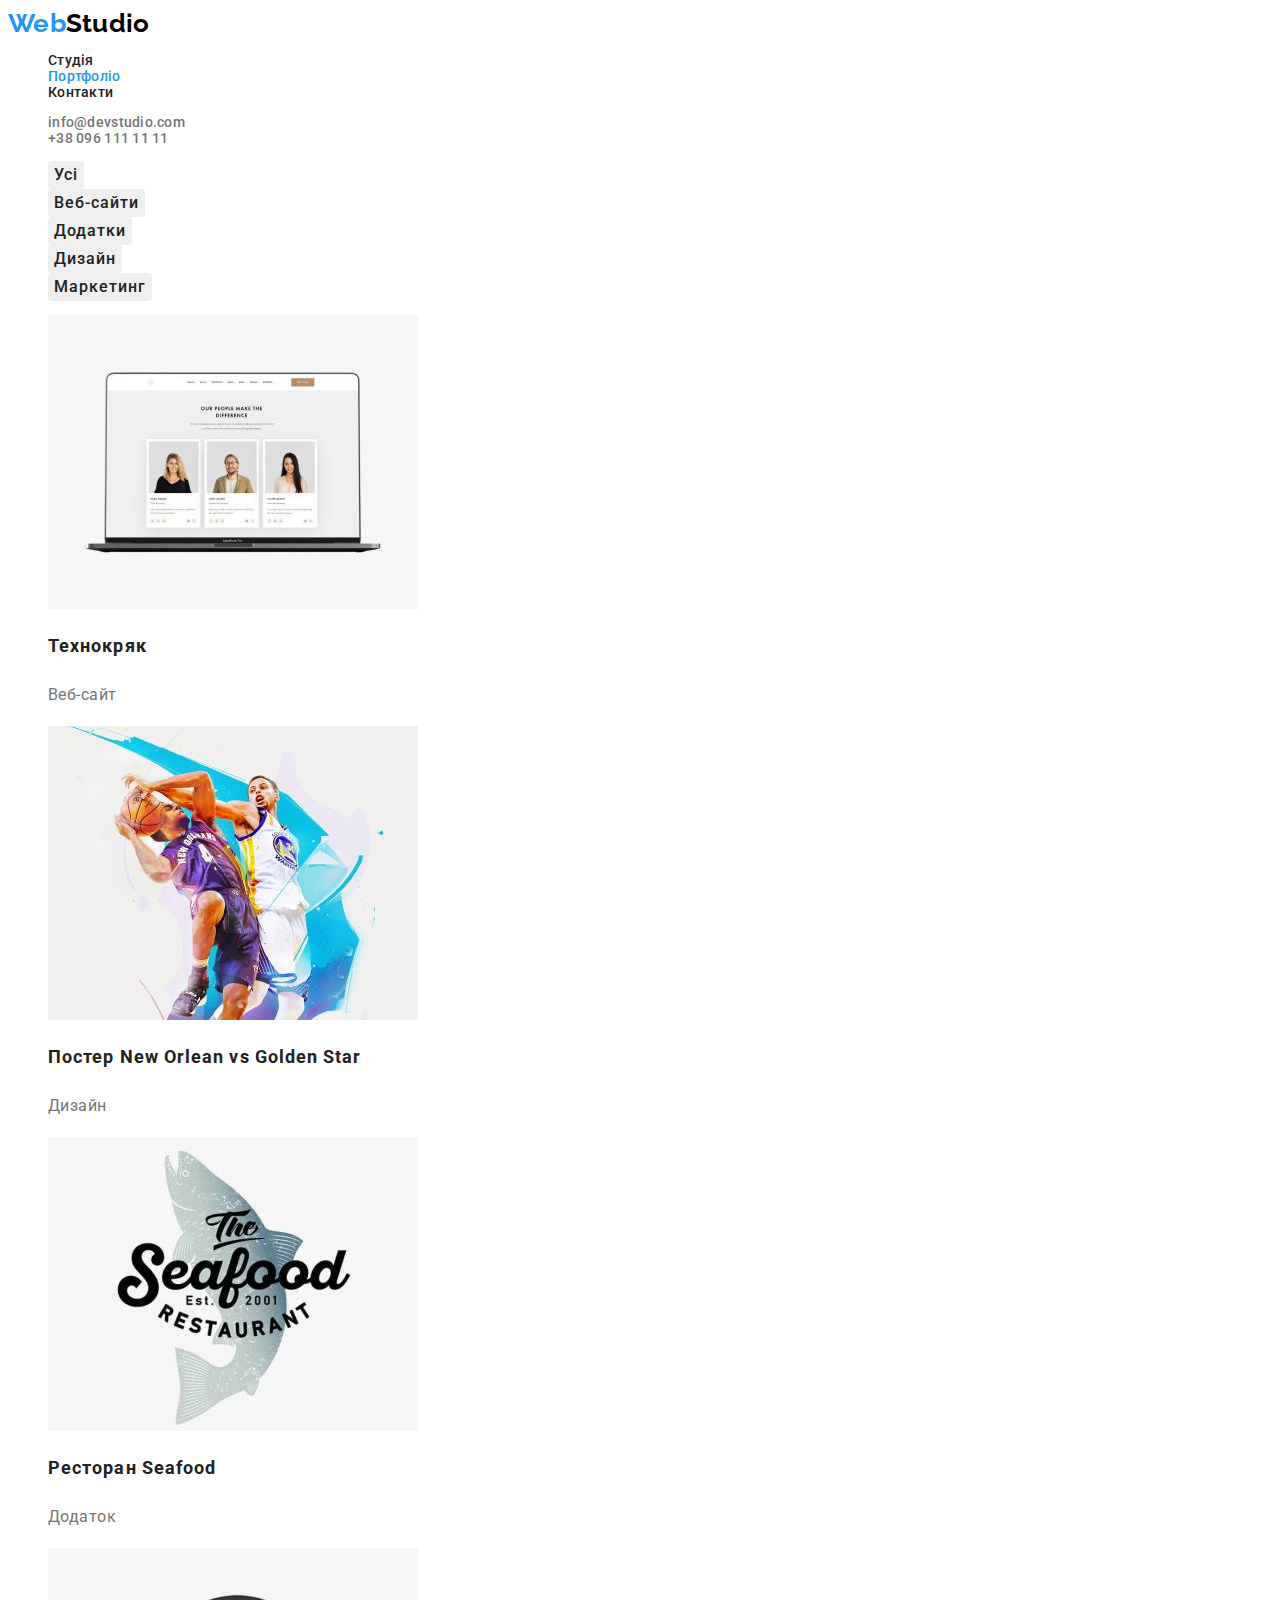
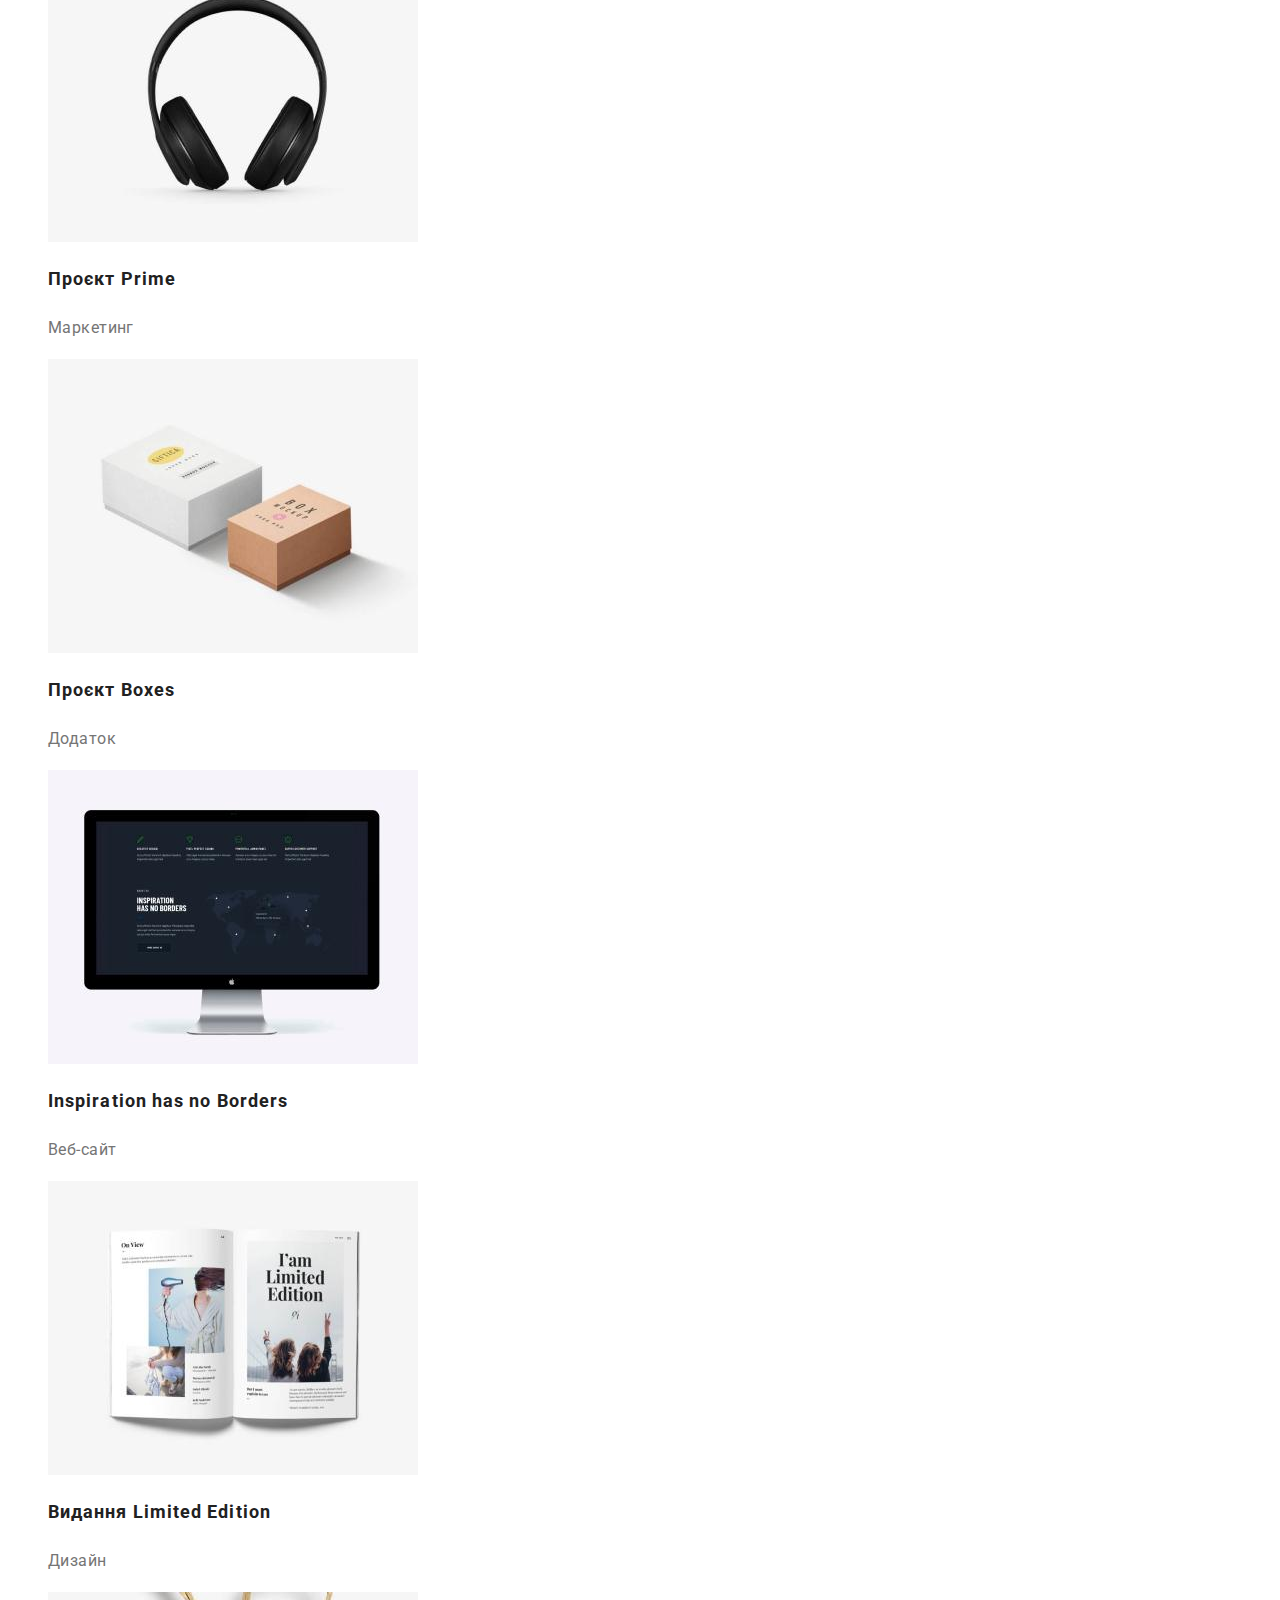
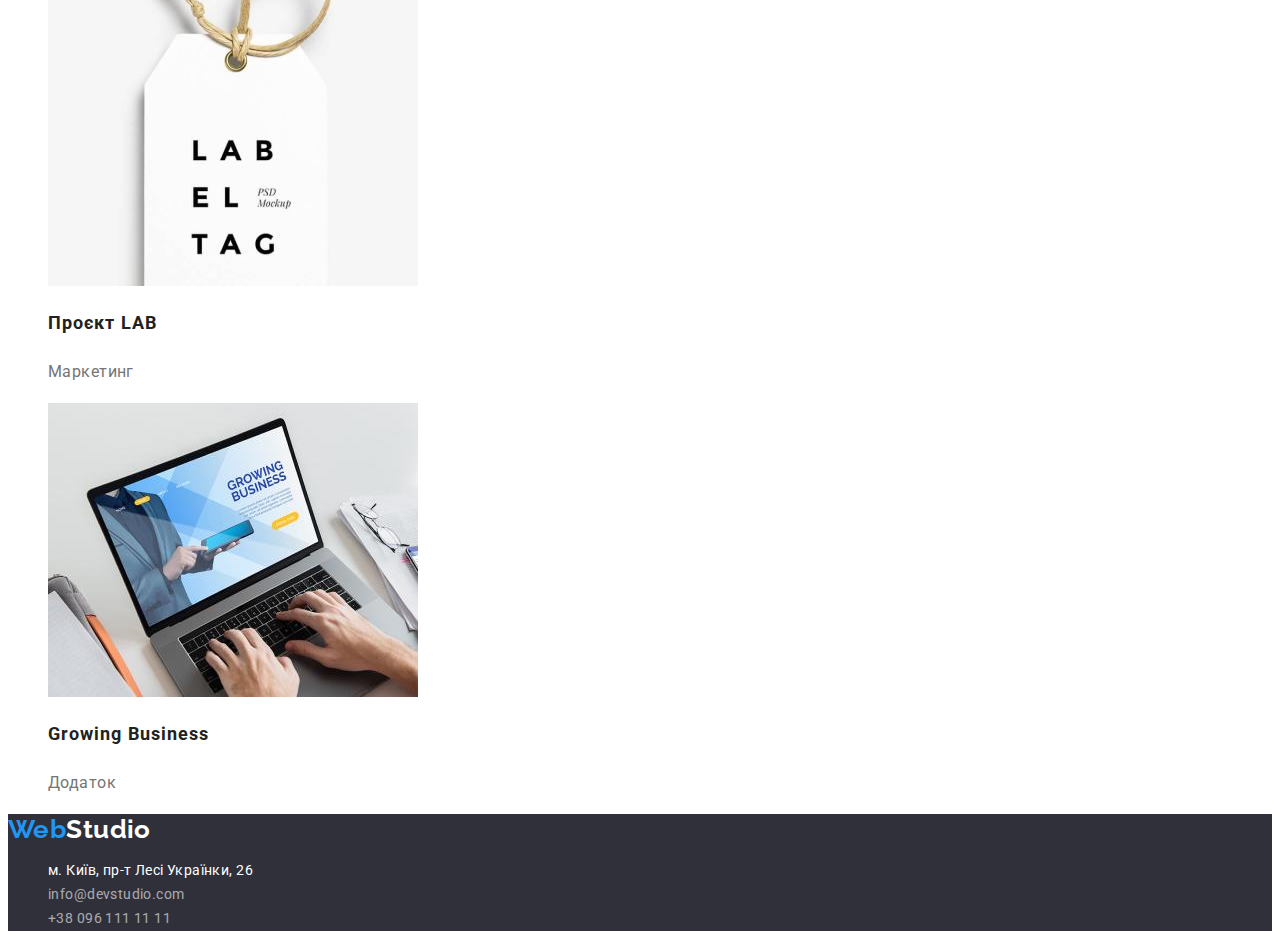
==== portfolio.html @ 70ae62ed "1 start" ====
<!DOCTYPE html>
<html lang="uk">
  <head>
    <meta charset="UTF-8" />
    <meta http-equiv="X-UA-Compatible" content="IE=edge" />
    <meta name="viewport" content="width=device-width, initial-scale=1.0" />
    <title>Портфоліо</title>
    <link rel="preconnect" href="https://fonts.googleapis.com" />
    <link rel="preconnect" href="https://fonts.gstatic.com" crossorigin />
    <link
      href="https://fonts.googleapis.com/css2?family=Montserrat:wght@400;700&family=Raleway:wght@700&family=Roboto:wght@400;500;700;900&display=swap"
      rel="stylesheet"
    />
    <link rel="stylesheet" href="./css/styles.css" />
  </head>
  <body>
    <header class="page-header">
      <nav>
        <a class="logo" href="devstudio.com"
          >Web<span class="logo-header">Studio</span></a
        >
        <ul class="site-nav list">
          <li><a href="./index.html" class="link">Студія</a></li>
          <li><a href="./portfolio.html" class="link current">Портфоліо</a></li>
          <li><a href="" class="link">Контакти</a></li>
        </ul>
      </nav>
      <ul class="contact">
        <li>
          <a href="info@devstudio.com" class="link">info@devstudio.com</a>
        </li>
        <li><a href="+380961111111" class="link">+38 096 111 11 11</a></li>
      </ul>
    </header>
    <main>
      <section>
        <h1 class="visually-hidden">Наше портфоліо</h1>
        <ul class="button-list">
          <li><button type="button" class="link">Усі</button></li>
          <li><button type="button" class="link">Веб-сайти</button></li>
          <li><button type="button" class="link">Додатки</button></li>
          <li><button type="button" class="link">Дизайн</button></li>
          <li><button type="button" class="link">Маркетинг</button></li>
        </ul>
        <ul class="portfolio">
          <li>
            <img
              src="./images/portfolio1.jpg"
              alt="site"
              width="370"
              height="294"
            />
            <h2 class="title">Технокряк</h2>
            <p class="text">Веб-сайт</p>
          </li>
          <li>
            <img
              src="./images/portfolio2.jpg"
              alt="poster"
              width="370"
              height="294"
            />
            <h2 class="title">Постер New Orlean vs Golden Star</h2>
            <p class="text">Дизайн</p>
          </li>
          <li>
            <img
              src="./images/portfolio3.jpg"
              alt="restaurant"
              width="370"
              height="294"
            />
            <h2 class="title">Ресторан Seafood</h2>
            <p class="text">Додаток</p>
          </li>
          <li>
            <img
              src="./images/portfolio4.jpg"
              alt="headphones"
              width="370"
              height="294"
            />
            <h2 class="title">Проєкт Prime</h2>
            <p class="text">Маркетинг</p>
          </li>
          <li>
            <img
              src="./images/portfolio5.jpg"
              alt="box"
              width="370"
              height="294"
            />
            <h2 class="title">Проєкт Boxes</h2>
            <p class="text">Додаток</p>
          </li>
          <li>
            <img
              src="./images/portfolio6.jpg"
              alt="monitor"
              width="370"
              height="294"
            />
            <h2 class="title">Inspiration has no Borders</h2>
            <p class="text">Веб-сайт</p>
          </li>

          <li>
            <img
              src="./images/portfolio7.jpg"
              alt="edition"
              width="370"
              height="294"
            />
            <h2 class="title">Видання Limited Edition</h2>
            <p class="text">Дизайн</p>
          </li>
          <li>
            <img
              src="./images/portfolio8.jpg"
              alt="label"
              width="370"
              height="294"
            />
            <h2 class="title">Проєкт LAB</h2>
            <p class="text">Маркетинг</p>
          </li>
          <li>
            <img
              src="./images/portfolio9.jpg"
              alt="notebook"
              width="370"
              height="294"
            />
            <h2 class="title">Growing Business</h2>
            <p class="text">Додаток</p>
          </li>
        </ul>
      </section>
    </main>
    <footer class="footer">
      <a class="logo" href="devstudio.com"
        >Web<span class="logo-footer">Studio</span></a
      >
      <address>
        <ul class="address-list">
          <li>
            <a
              href="https://goo.gl/maps/rNQfEwWJEV11JPKn7"
              class="address-map"
              target="_blank"
              rel="noopener noreferrer nofollow"
            >
              м. Київ, пр-т Лесі Українки, 26</a
            >
          </li>
          <li>
            <a href="info@devstudio.com" class="link">info@devstudio.com</a>
          </li>
          <li><a href="+380961111111" class="link">+38 096 111 11 11</a></li>
        </ul>
      </address>
    </footer>
  </body>
</html>
---- css/styles.css ----
:root {
  --primary-text-color: #757575;
  --title-text-color: #212121;
  --accent-text-color: #ffffff;
  --additional-text-color: #2196f3;
  --logo-text-color: #000000;
  --hero-fon-color: #2f303a;
  --additional-fon-color: #f5f4fa;
  --footer-text-color: rgba(255, 255, 255, 0.6);
  --hero-button-active: #188CE8;
}

body {
  font-family: "Roboto", sans-serif;
  font-size: 14px;
  line-height: 1.14;
  letter-spacing: 0.03em;
  background: var(--accent-text-color);
  color: var(--primary-text-color);
}

ul {
  list-style: none;
}

a {
  text-decoration: none;
}

/* header */
.page-header {
  letter-spacing: 0.02em;
  text-transform: none;
}

/* logo */
.logo {
  font-family: "Raleway";
  font-size: 26px;
  line-height: 1.19;
  color: var(--additional-text-color);
}
.logo-header {
  color: var(--logo-text-color);
}

/* site-nav */
.page-header {
  font-weight: 500;
  letter-spacing: 0.02em;
}

.site-nav .link {
  color: var(--title-text-color);
}

.site-nav .link:hover,
.site-nav .link:focus {
  color: var(--additional-text-color);
}

.site-nav .current {
  color: var(--additional-text-color);
}

/* contacts */
.contact .link {
  color: var(--primary-text-color);
}

.contact .link:hover,
.contact .link:focus {
  color: var(--additional-text-color);
}

/* main */
.hero {
  background-color: var(--hero-fon-color);
  text-align: center;
  text-transform: uppercase;
}

.hero-text {
  color: var(--accent-text-color);
  font-weight: 900;
  font-size: 44px;
  line-height: 1.36;
  letter-spacing: 0.06em;
}

.hero-button {
  font-family: inherit;
  font-size: 16px;
  line-height: 1.88;
  letter-spacing: 0.06em;
  color: var(--accent-text-color);
  background: var(--additional-text-color);
  box-shadow: 0px 4px 4px rgba(0, 0, 0, 0.15);
  border-radius: 4px;
  border: none;
  cursor: pointer;
}

.hero-button:hover,
.hero-button:focus {
    background-color: var(--hero-button-active);

}


/* features */
.feature-list {
  line-height: 1.71;
  text-transform: none;
}

h2,
h3 {
  color: var(--title-text-color);
}

.feature-list .title {
  font-weight: 700;
  text-transform: uppercase;
}

.section-title {
  font-weight: 700;
  font-size: 36px;
  line-height: 1.17;
  text-align: center;
}

/* team */
.section-team {
  background: var(--additional-fon-color);
  text-transform: none;
  font-size: 16px;
  line-height: 1.19;
}

.team-list .title {
  font-weight: 500;
  font-size: 16px;
}

.team-list .item {
  background: var(--accent-text-color);
  text-align: center;
}

/* footer */
.footer {
  background-color: var(--hero-fon-color);
  text-transform: none;
}

.logo-footer {
  color: var(--accent-text-color);
}
.logo,
.logo-footer {
  font-weight: 700;
  font-size: 26px;
  line-height: 1.19;
}

.address-list {
  font-style: normal;
  line-height: 1.71;
}

.footer .address-map {
  color: var(--accent-text-color);
}

.footer .address-map:hover,
.footer .address-map:focus {
    color: var(--additional-text-color);
}

.footer .link {
  color: var(--footer-text-color);
}

.footer .link:hover,
.footer .link:focus {
  color: var(--additional-text-color);
}

/* portfolio */
.visually-hidden {
  position: absolute;
  white-space: nowrap;
  width: 1px;
  height: 1px;
  overflow: hidden;
  border: 0;
  padding: 0;
  clip: rect(0 0 0 0);
  clip-path: inset(50%);
  margin: -1px;
}

.button-list .link {
  font-family: inherit;
  font-size: 16px;
  font-weight: 500;
  line-height: 1.63;
  letter-spacing: 0.06em;
  color: var(--title-text-color);
  border-radius: 4px;
  border: none;
  cursor: pointer;
}

.button-list .link:hover,
.button-list .link:focus {
  background: var(--additional-text-color);
  color: var(--accent-text-color);
  box-shadow: 0px 3px 1px rgba(0, 0, 0, 0.1), 0px 1px 2px rgba(0, 0, 0, 0.08),
    0px 2px 2px rgba(0, 0, 0, 0.12);
}

.portfolio .title {
  font-weight: 700;
  font-size: 18px;
  line-height: 2;
  letter-spacing: 0.06em;
}

.portfolio .text {
  font-size: 16px;
  line-height: 1.88;
}
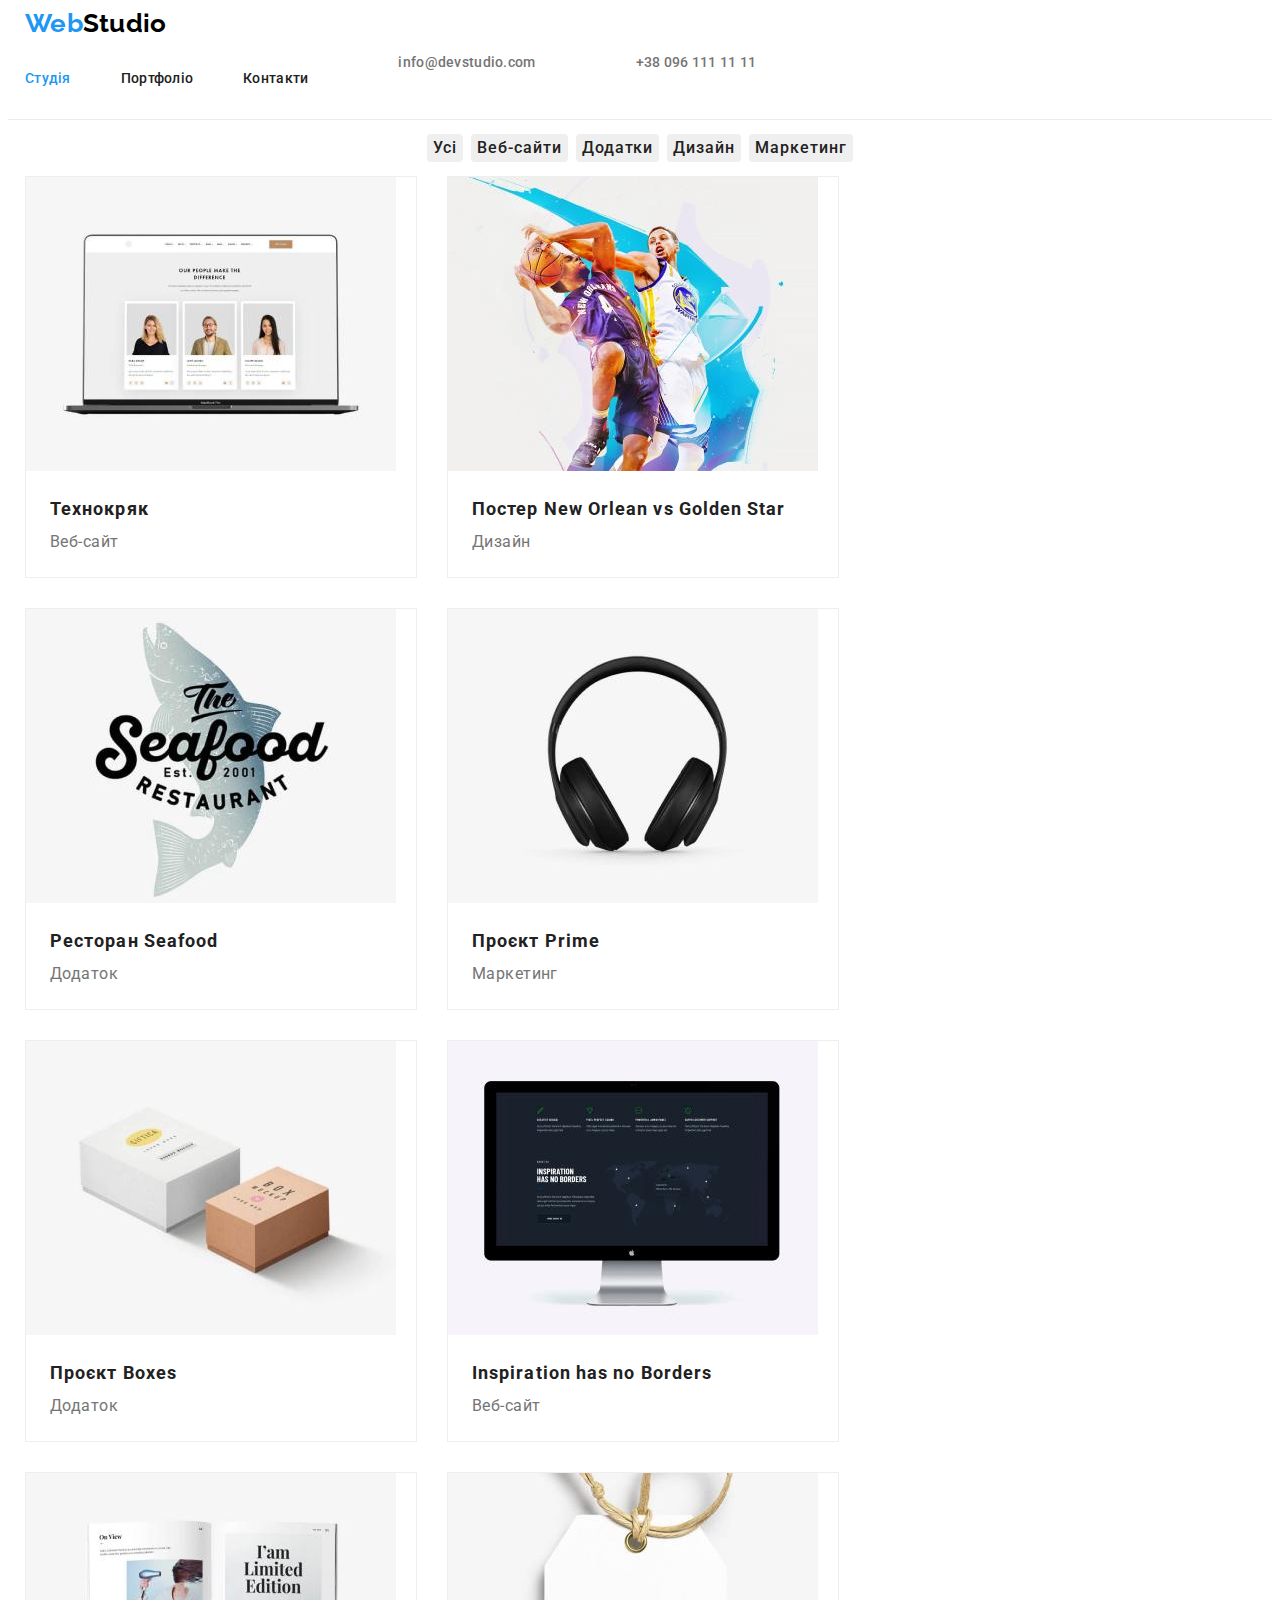
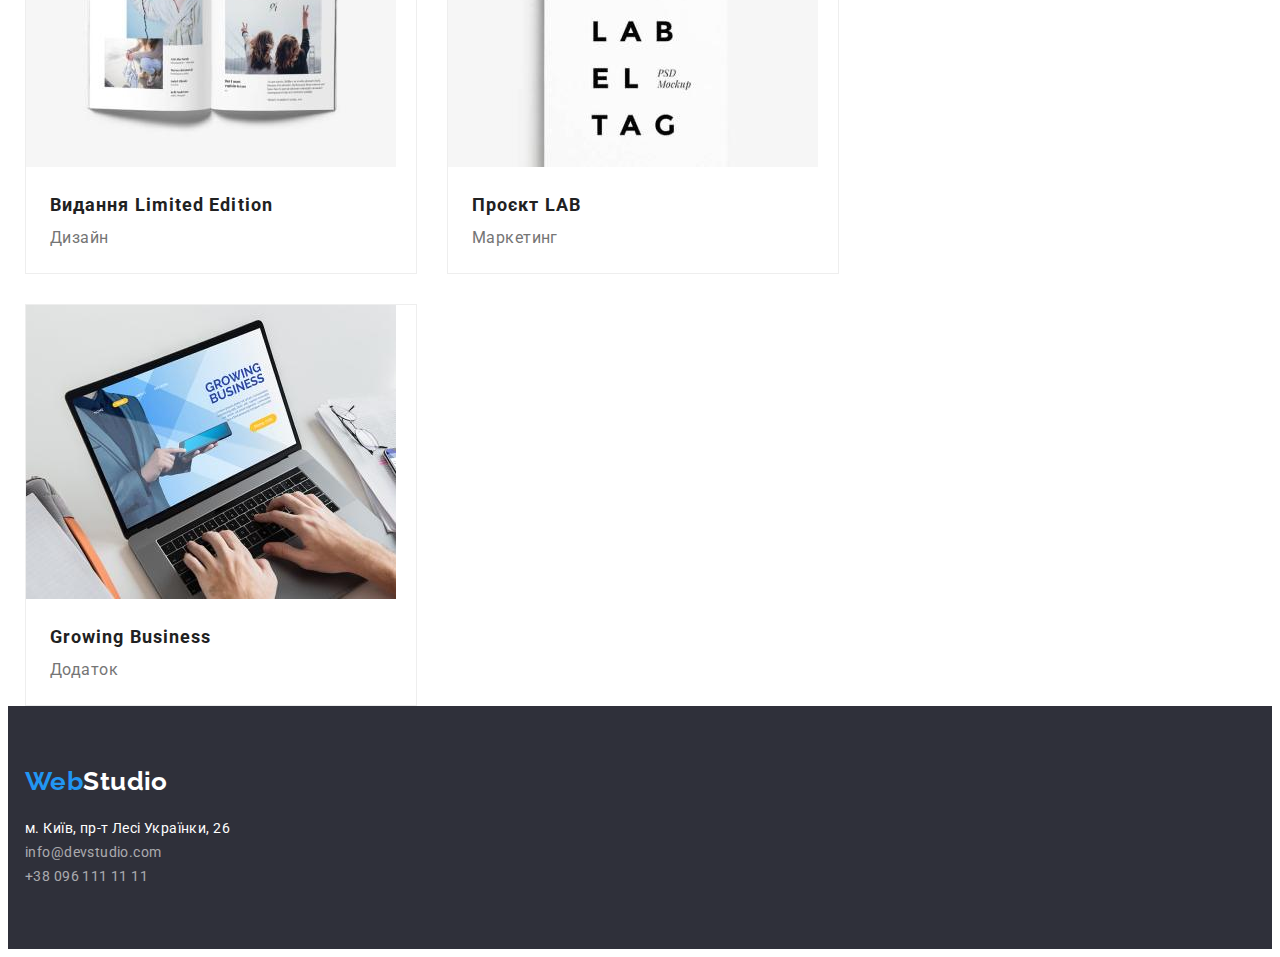
==== commit a8b7c1cf: "3 css DZ" ====
--- a/portfolio.html
+++ b/portfolio.html
@@ -15,150 +15,177 @@
   </head>
   <body>
     <header class="page-header">
-      <nav>
-        <a class="logo" href="devstudio.com"
-          >Web<span class="logo-header">Studio</span></a
-        >
-        <ul class="site-nav list">
-          <li><a href="./index.html" class="link">Студія</a></li>
-          <li><a href="./portfolio.html" class="link current">Портфоліо</a></li>
-          <li><a href="" class="link">Контакти</a></li>
-        </ul>
-      </nav>
-      <ul class="contact">
-        <li>
-          <a href="info@devstudio.com" class="link">info@devstudio.com</a>
-        </li>
-        <li><a href="+380961111111" class="link">+38 096 111 11 11</a></li>
-      </ul>
-    </header>
-    <main>
-      <section>
-        <h1 class="visually-hidden">Наше портфоліо</h1>
-        <ul class="button-list">
-          <li><button type="button" class="link">Усі</button></li>
-          <li><button type="button" class="link">Веб-сайти</button></li>
-          <li><button type="button" class="link">Додатки</button></li>
-          <li><button type="button" class="link">Дизайн</button></li>
-          <li><button type="button" class="link">Маркетинг</button></li>
-        </ul>
-        <ul class="portfolio">
-          <li>
-            <img
-              src="./images/portfolio1.jpg"
-              alt="site"
-              width="370"
-              height="294"
-            />
-            <h2 class="title">Технокряк</h2>
-            <p class="text">Веб-сайт</p>
-          </li>
-          <li>
-            <img
-              src="./images/portfolio2.jpg"
-              alt="poster"
-              width="370"
-              height="294"
-            />
-            <h2 class="title">Постер New Orlean vs Golden Star</h2>
-            <p class="text">Дизайн</p>
-          </li>
-          <li>
-            <img
-              src="./images/portfolio3.jpg"
-              alt="restaurant"
-              width="370"
-              height="294"
-            />
-            <h2 class="title">Ресторан Seafood</h2>
-            <p class="text">Додаток</p>
-          </li>
-          <li>
-            <img
-              src="./images/portfolio4.jpg"
-              alt="headphones"
-              width="370"
-              height="294"
-            />
-            <h2 class="title">Проєкт Prime</h2>
-            <p class="text">Маркетинг</p>
-          </li>
-          <li>
-            <img
-              src="./images/portfolio5.jpg"
-              alt="box"
-              width="370"
-              height="294"
-            />
-            <h2 class="title">Проєкт Boxes</h2>
-            <p class="text">Додаток</p>
-          </li>
-          <li>
-            <img
-              src="./images/portfolio6.jpg"
-              alt="monitor"
-              width="370"
-              height="294"
-            />
-            <h2 class="title">Inspiration has no Borders</h2>
-            <p class="text">Веб-сайт</p>
-          </li>
-
-          <li>
-            <img
-              src="./images/portfolio7.jpg"
-              alt="edition"
-              width="370"
-              height="294"
-            />
-            <h2 class="title">Видання Limited Edition</h2>
-            <p class="text">Дизайн</p>
-          </li>
-          <li>
-            <img
-              src="./images/portfolio8.jpg"
-              alt="label"
-              width="370"
-              height="294"
-            />
-            <h2 class="title">Проєкт LAB</h2>
-            <p class="text">Маркетинг</p>
-          </li>
-          <li>
-            <img
-              src="./images/portfolio9.jpg"
-              alt="notebook"
-              width="370"
-              height="294"
-            />
-            <h2 class="title">Growing Business</h2>
-            <p class="text">Додаток</p>
-          </li>
-        </ul>
-      </section>
-    </main>
-    <footer class="footer">
-      <a class="logo" href="devstudio.com"
-        >Web<span class="logo-footer">Studio</span></a
-      >
-      <address>
-        <ul class="address-list">
-          <li>
-            <a
-              href="https://goo.gl/maps/rNQfEwWJEV11JPKn7"
-              class="address-map"
-              target="_blank"
-              rel="noopener noreferrer nofollow"
-            >
-              м. Київ, пр-т Лесі Українки, 26</a
-            >
-          </li>
+      <div class="container header-container">
+        <nav class="header-nav">
+          <a class="logo" href="devstudio.com"
+            >Web<span class="logo-header">Studio</span></a
+          >
+          <ul class="site-nav list">
+            <li class="header-item">
+              <a href="./index.html" class="link current">Студія</a>
+            </li>
+            <li class="header-item">
+              <a href="./portfolio.html" class="link">Портфоліо</a>
+            </li>
+            <li class="header-item"><a href="" class="link">Контакти</a></li>
+          </ul>
+        </nav>
+        <ul class="contact">
           <li>
             <a href="info@devstudio.com" class="link">info@devstudio.com</a>
           </li>
           <li><a href="+380961111111" class="link">+38 096 111 11 11</a></li>
         </ul>
-      </address>
+      </div>
+    </header>
+    <main>
+      <section>
+        <div class="container">
+          <h1 class="visually-hidden">Наше портфоліо</h1>
+          <ul class="button-list">
+            <li><button type="button" class="link">Усі</button></li>
+            <li><button type="button" class="link">Веб-сайти</button></li>
+            <li><button type="button" class="link">Додатки</button></li>
+            <li><button type="button" class="link">Дизайн</button></li>
+            <li><button type="button" class="link">Маркетинг</button></li>
+          </ul>
+          <ul class="portfolio">
+            <li class="portfolio-item">
+              <img
+                src="./images/portfolio1.jpg"
+                alt="site"
+                width="370"
+                height="294"
+              />
+              <div class="portfolio-info">
+                <h2 class="title">Технокряк</h2>
+                <p class="text">Веб-сайт</p>
+              </div>
+            </li>
+            <li class="portfolio-item">
+              <img
+                src="./images/portfolio2.jpg"
+                alt="poster"
+                width="370"
+                height="294"
+              />
+              <div class="portfolio-info">
+                <h2 class="title">Постер New Orlean vs Golden Star</h2>
+                <p class="text">Дизайн</p>
+              </div>
+            </li>
+            <li class="portfolio-item">
+              <img
+                src="./images/portfolio3.jpg"
+                alt="restaurant"
+                width="370"
+                height="294"
+              />
+              <div class="portfolio-info">
+                <h2 class="title">Ресторан Seafood</h2>
+                <p class="text">Додаток</p>
+              </div>
+            </li>
+            <li class="portfolio-item">
+              <img
+                src="./images/portfolio4.jpg"
+                alt="headphones"
+                width="370"
+                height="294"
+              />
+              <div class="portfolio-info">
+                <h2 class="title">Проєкт Prime</h2>
+                <p class="text">Маркетинг</p>
+              </div>
+            </li>
+            <li class="portfolio-item">
+              <img
+                src="./images/portfolio5.jpg"
+                alt="box"
+                width="370"
+                height="294"
+              />
+              <div class="portfolio-info">
+                <h2 class="title">Проєкт Boxes</h2>
+                <p class="text">Додаток</p>
+              </div>
+            </li>
+            <li class="portfolio-item">
+              <img
+                src="./images/portfolio6.jpg"
+                alt="monitor"
+                width="370"
+                height="294"
+              />
+              <div class="portfolio-info">
+                <h2 class="title">Inspiration has no Borders</h2>
+                <p class="text">Веб-сайт</p>
+              </div>
+            </li>
+            <li class="portfolio-item">
+              <img
+                src="./images/portfolio7.jpg"
+                alt="edition"
+                width="370"
+                height="294"
+              />
+              <div class="portfolio-info">
+                <h2 class="title">Видання Limited Edition</h2>
+                <p class="text">Дизайн</p>
+              </div>
+            </li>
+            <li class="portfolio-item">
+              <img
+                src="./images/portfolio8.jpg"
+                alt="label"
+                width="370"
+                height="294"
+              />
+              <div class="portfolio-info">
+                <h2 class="title">Проєкт LAB</h2>
+                <p class="text">Маркетинг</p>
+              </div>
+            </li>
+            <li class="portfolio-item">
+              <img
+                src="./images/portfolio9.jpg"
+                alt="notebook"
+                width="370"
+                height="294"
+              />
+              <div class="portfolio-info">
+                <h2 class="title">Growing Business</h2>
+                <p class="text">Додаток</p>
+              </div>
+            </li>
+          </ul>
+        </div>
+      </section>
+    </main>
+    <footer class="footer">
+      <div class="container footer-container">
+        <a class="logo" href="devstudio.com"
+          >Web<span class="logo-footer">Studio</span></a
+        >
+        <address>
+          <ul class="address-list">
+            <li>
+              <a
+                href="https://goo.gl/maps/rNQfEwWJEV11JPKn7"
+                class="address-map"
+                target="_blank"
+                rel="noopener noreferrer nofollow"
+              >
+                м. Київ, пр-т Лесі Українки, 26</a
+              >
+            </li>
+            <li>
+              <a href="info@devstudio.com" class="link">info@devstudio.com</a>
+            </li>
+            <li><a href="+380961111111" class="link">+38 096 111 11 11</a></li>
+          </ul>
+        </address>
+      </div>
     </footer>
   </body>
 </html>
--- a/css/styles.css
+++ b/css/styles.css
@@ -8,6 +8,8 @@
   --additional-fon-color: #f5f4fa;
   --footer-text-color: rgba(255, 255, 255, 0.6);
   --hero-button-active: #188CE8;
+  --border-header-color: #ECECEC;
+  --border-portfolio-color: #EEEEEE;
 }
 
 body {
@@ -19,18 +21,60 @@
   color: var(--primary-text-color);
 }
 
+/* reset */
+h1, h2, h3, h4, h5, h6, p {
+  margin: 0;
+}
+
+.link {
+  text-decoration: none;
+  color: currentColor;
+}
+
+.list {
+  list-style: none;
+  padding: 0;
+  margin: 0;
+}
+
+img {
+  display: block;
+  max-width: 100%;
+  height: auto;
+}
+
+
 ul {
   list-style: none;
 }
 
 a {
   text-decoration: none;
+}
+
+.section {
+  padding-bottom: 94px;
+}
+
+.container {
+  width: 1230px;
+  padding-left: 15px;
+  padding-right: 15px;
+  margin-left: auto;
+  margin-right: auto;
+  /* outline: 2px solid red; */
 }
 
 /* header */
 .page-header {
   letter-spacing: 0.02em;
   text-transform: none;
+  border-bottom: 1px solid var(--border-header-color);
+}
+
+.header-container {
+  display: flex;
+  align-items: center;
 }
 
 /* logo */
@@ -44,14 +88,27 @@
   color: var(--logo-text-color);
 }
 
+.page-header .logo {
+  margin-right: 93px;
+}
+
 /* site-nav */
 .page-header {
   font-weight: 500;
   letter-spacing: 0.02em;
 }
 
+.site-nav {
+  display: flex;
+}
+
 .site-nav .link {
   color: var(--title-text-color);
+  margin-right: 50px;
+}
+
+..site-nav .link:last-child {
+  margin-right: 0;
 }
 
 .site-nav .link:hover,
@@ -62,25 +119,48 @@
 .site-nav .current {
   color: var(--additional-text-color);
 }
+.site-nav .link {
+  display: block;
+}
+
+
+
+.header-nav .link,
+.contact .link{
+  padding-top: 32px;
+  padding-bottom: 32px;
+}
 
 /* contacts */
+.contact {
+  display: flex;
+  align-items: center;
+  gap: 50px;
+}
+
+
 .contact .link {
   color: var(--primary-text-color);
+  margin-right: 50px;
 }
 
 .contact .link:hover,
 .contact .link:focus {
   color: var(--additional-text-color);
 }
+
 
 /* main */
 .hero {
   background-color: var(--hero-fon-color);
   text-align: center;
   text-transform: uppercase;
+  padding-bottom: 94xp solid var(--accent-text-color);
 }
 
 .hero-text {
+  padding-top: 200px;
+  padding-bottom: 40px;;
   color: var(--accent-text-color);
   font-weight: 900;
   font-size: 44px;
@@ -89,6 +169,7 @@
 }
 
 .hero-button {
+  margin-bottom: 190px;
   font-family: inherit;
   font-size: 16px;
   line-height: 1.88;
@@ -97,18 +178,27 @@
   background: var(--additional-text-color);
   box-shadow: 0px 4px 4px rgba(0, 0, 0, 0.15);
   border-radius: 4px;
-  border: none;
+  padding: 10px 32px;
+  border: 1px solid transparent;
+  min-width: 152px;
+  min-height: 30px;
   cursor: pointer;
 }
 
 .hero-button:hover,
 .hero-button:focus {
     background-color: var(--hero-button-active);
-
-}
-
+}
 
 /* features */
+.feature-list  {
+  display: flex;
+  align-items: flex-start;
+  justify-content: center;
+  padding-top: 94px;
+  padding-bottom: 94px;
+}
+
 .feature-list {
   line-height: 1.71;
   text-transform: none;
@@ -122,6 +212,11 @@
 .feature-list .title {
   font-weight: 700;
   text-transform: uppercase;
+  padding-bottom: 10px;
+}
+
+.feature-list .feature-item {
+  width: 270px;
 }
 
 .section-title {
@@ -130,6 +225,12 @@
   line-height: 1.17;
   text-align: center;
 }
+
+.feature-img {
+  display: flex;
+  gap: 30px;
+}
+
 
 /* team */
 .section-team {
@@ -139,14 +240,34 @@
   line-height: 1.19;
 }
 
+.section-team .section-title {
+  padding-top: 94px;
+} 
+
+.team-list  {
+  margin: 0;
+  padding-left: 0;
+  display: flex;
+  flex-wrap: wrap;
+  gap: 30px;
+}
+
 .team-list .title {
   font-weight: 500;
   font-size: 16px;
+  margin-bottom: 10px;
 }
 
 .team-list .item {
   background: var(--accent-text-color);
   text-align: center;
+  box-shadow: 0px 1px 3px rgba(0, 0, 0, 0.12), 0px 1px 1px rgba(0, 0, 0, 0.14), 0px 2px 1px rgba(0, 0, 0, 0.2);
+  border-radius: 0px 0px 4px 4px;
+}
+
+.team-list .user-info {
+padding-top: 30px;
+padding-bottom: 30px;
 }
 
 /* footer */
@@ -165,7 +286,17 @@
   line-height: 1.19;
 }
 
+.footer-container {
+  padding-top: 60px;
+  padding-bottom: 60px;
+}
+
+
 .address-list {
+  padding-left: 0;
+  margin-top: 0;
+  margin-bottom: 0px;
+  margin-top: 20px;
   font-style: normal;
   line-height: 1.71;
 }
@@ -202,6 +333,18 @@
   margin: -1px;
 }
 
+.button-list {
+  display: flex;
+  align-items: center;
+  gap: 8px;
+  padding-left: 0;
+  justify-content: center;
+}
+
+.button-list .button {
+  display: block;
+}
+
 .button-list .link {
   font-family: inherit;
   font-size: 16px;
@@ -222,6 +365,9 @@
     0px 2px 2px rgba(0, 0, 0, 0.12);
 }
 
+
+
+/* examples */
 .portfolio .title {
   font-weight: 700;
   font-size: 18px;
@@ -233,3 +379,28 @@
   font-size: 16px;
   line-height: 1.88;
 }
+
+.portfolio {
+  display: flex;
+  flex-wrap: wrap;
+  gap: 30px;
+  padding-left: 0;
+  margin: 0;
+}
+
+.portfolio-item {
+  flex-basis: calc((100% - 60px) / 3)
+}
+
+.portfolio-item:nth-child(3n) {
+  margin-right: 0;
+}
+
+.portfolio .portfolio-item {
+  border: 1px solid var(--border-portfolio-color);
+}
+
+.portfolio-item .portfolio-info {
+  width: 322px;
+  padding: 20px 24px;
+}
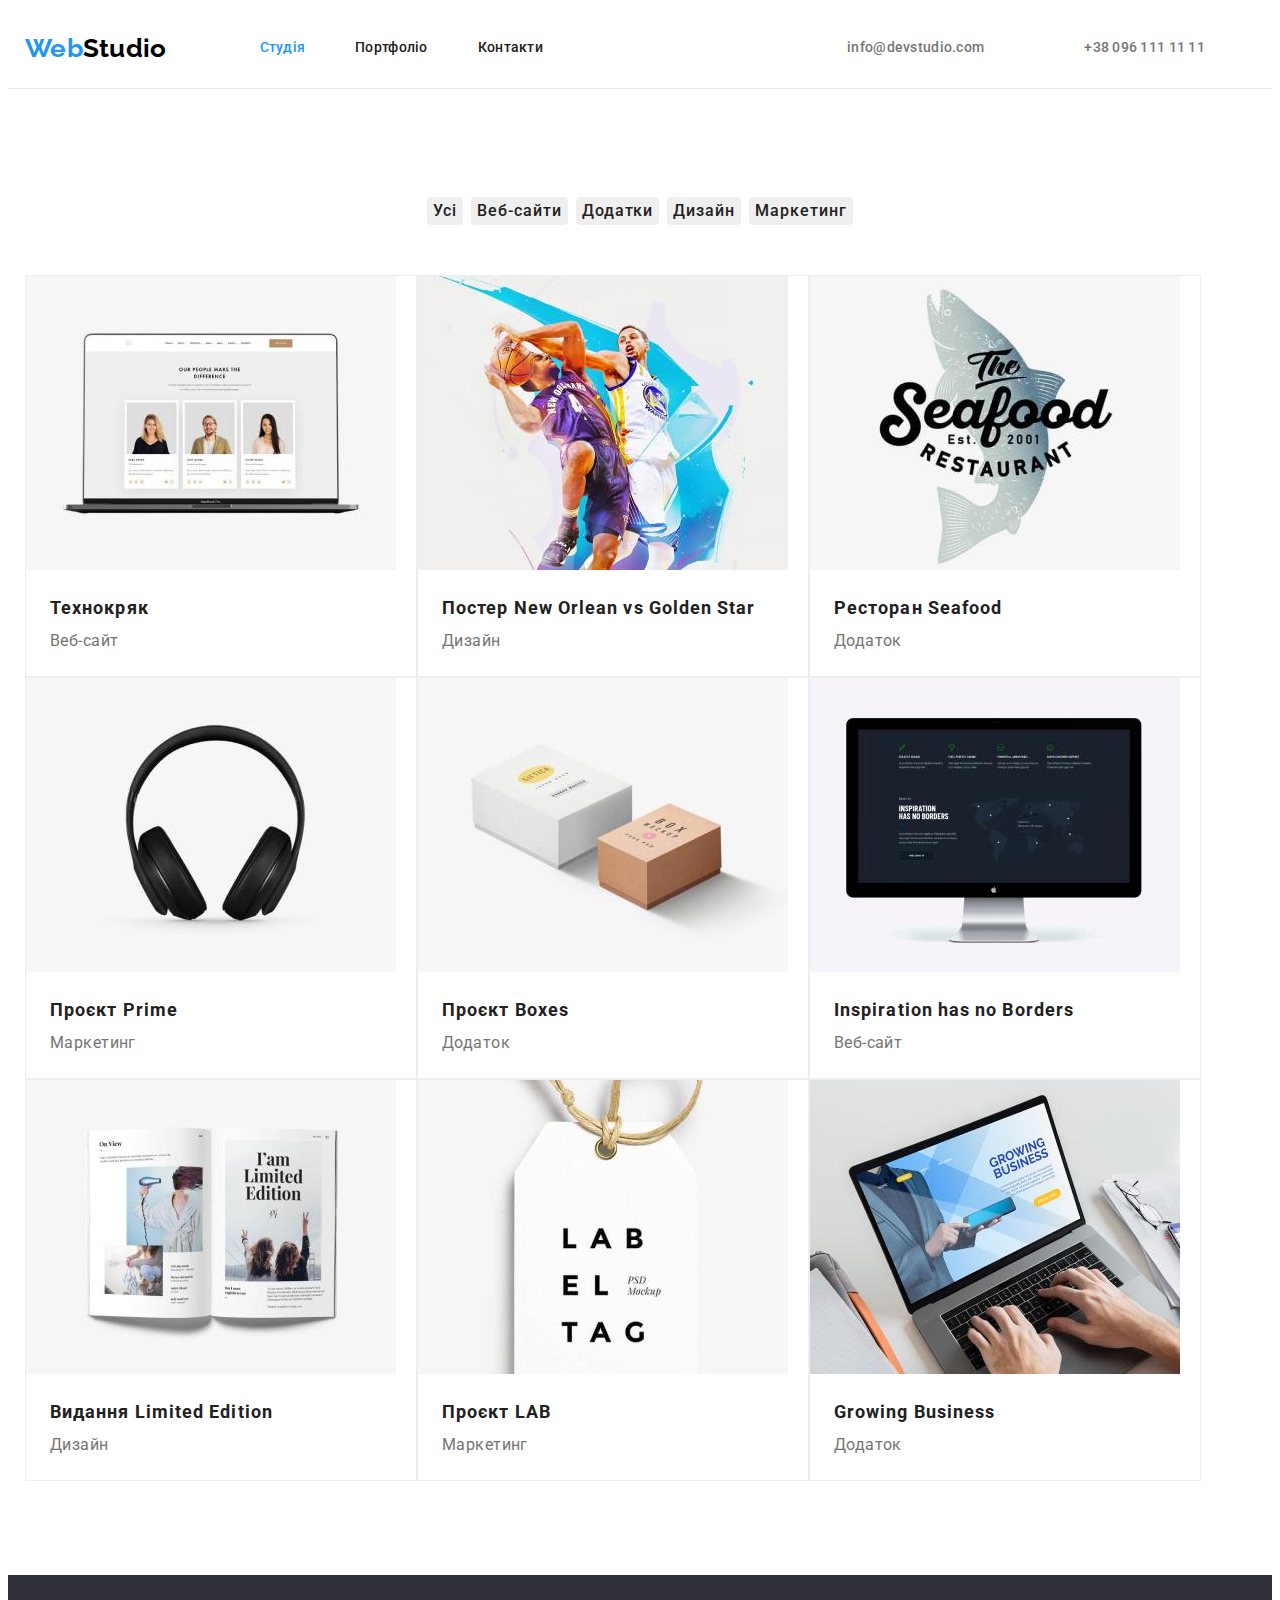
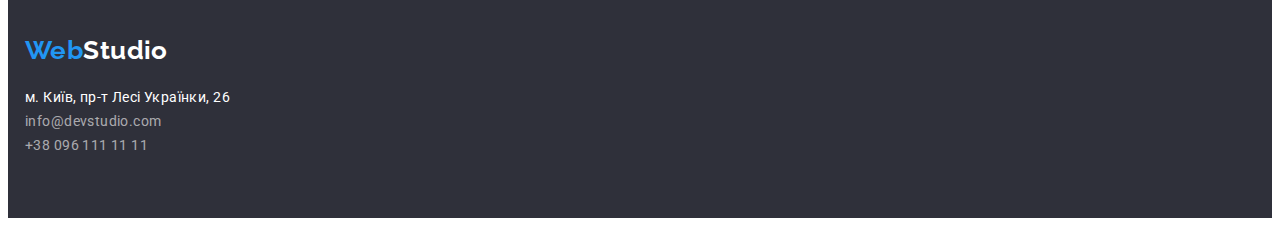
==== commit 34050af2: "6 padding section portfolio" ====
--- a/portfolio.html
+++ b/portfolio.html
@@ -40,7 +40,7 @@
     </header>
     <main>
       <section>
-        <div class="container">
+        <div class="container portfolio-container">
           <h1 class="visually-hidden">Наше портфоліо</h1>
           <ul class="button-list">
             <li><button type="button" class="link">Усі</button></li>
--- a/css/styles.css
+++ b/css/styles.css
@@ -92,6 +92,11 @@
   margin-right: 93px;
 }
 
+.header-nav {
+  display: flex;
+  align-items: center;
+}
+
 /* site-nav */
 .page-header {
   font-weight: 500;
@@ -107,8 +112,8 @@
   margin-right: 50px;
 }
 
-..site-nav .link:last-child {
-  margin-right: 0;
+.site-nav .link:last-child {
+  /* margin-right: 0; */
 }
 
 .site-nav .link:hover,
@@ -122,8 +127,6 @@
 .site-nav .link {
   display: block;
 }
-
-
 
 .header-nav .link,
 .contact .link{
@@ -136,6 +139,7 @@
   display: flex;
   align-items: center;
   gap: 50px;
+  margin-left: auto;
 }
 
 
@@ -224,6 +228,7 @@
   font-size: 36px;
   line-height: 1.17;
   text-align: center;
+  padding-bottom: 50px;
 }
 
 .feature-img {
@@ -320,6 +325,12 @@
 }
 
 /* portfolio */
+.portfolio-container {
+  padding-top: 94px;
+  padding-bottom: 94px;
+}
+
+
 .visually-hidden {
   position: absolute;
   white-space: nowrap;
@@ -339,6 +350,7 @@
   gap: 8px;
   padding-left: 0;
   justify-content: center;
+  margin-bottom: 50px;
 }
 
 .button-list .button {
@@ -383,16 +395,15 @@
 .portfolio {
   display: flex;
   flex-wrap: wrap;
-  gap: 30px;
   padding-left: 0;
   margin: 0;
 }
 
-.portfolio-item {
-  flex-basis: calc((100% - 60px) / 3)
-}
-
-.portfolio-item:nth-child(3n) {
+.portfolio .portfolio-item {
+  width: calc((100% - 60px) / 3)
+}
+
+.portfolio .portfolio-item:nth-child(3n) {
   margin-right: 0;
 }
 
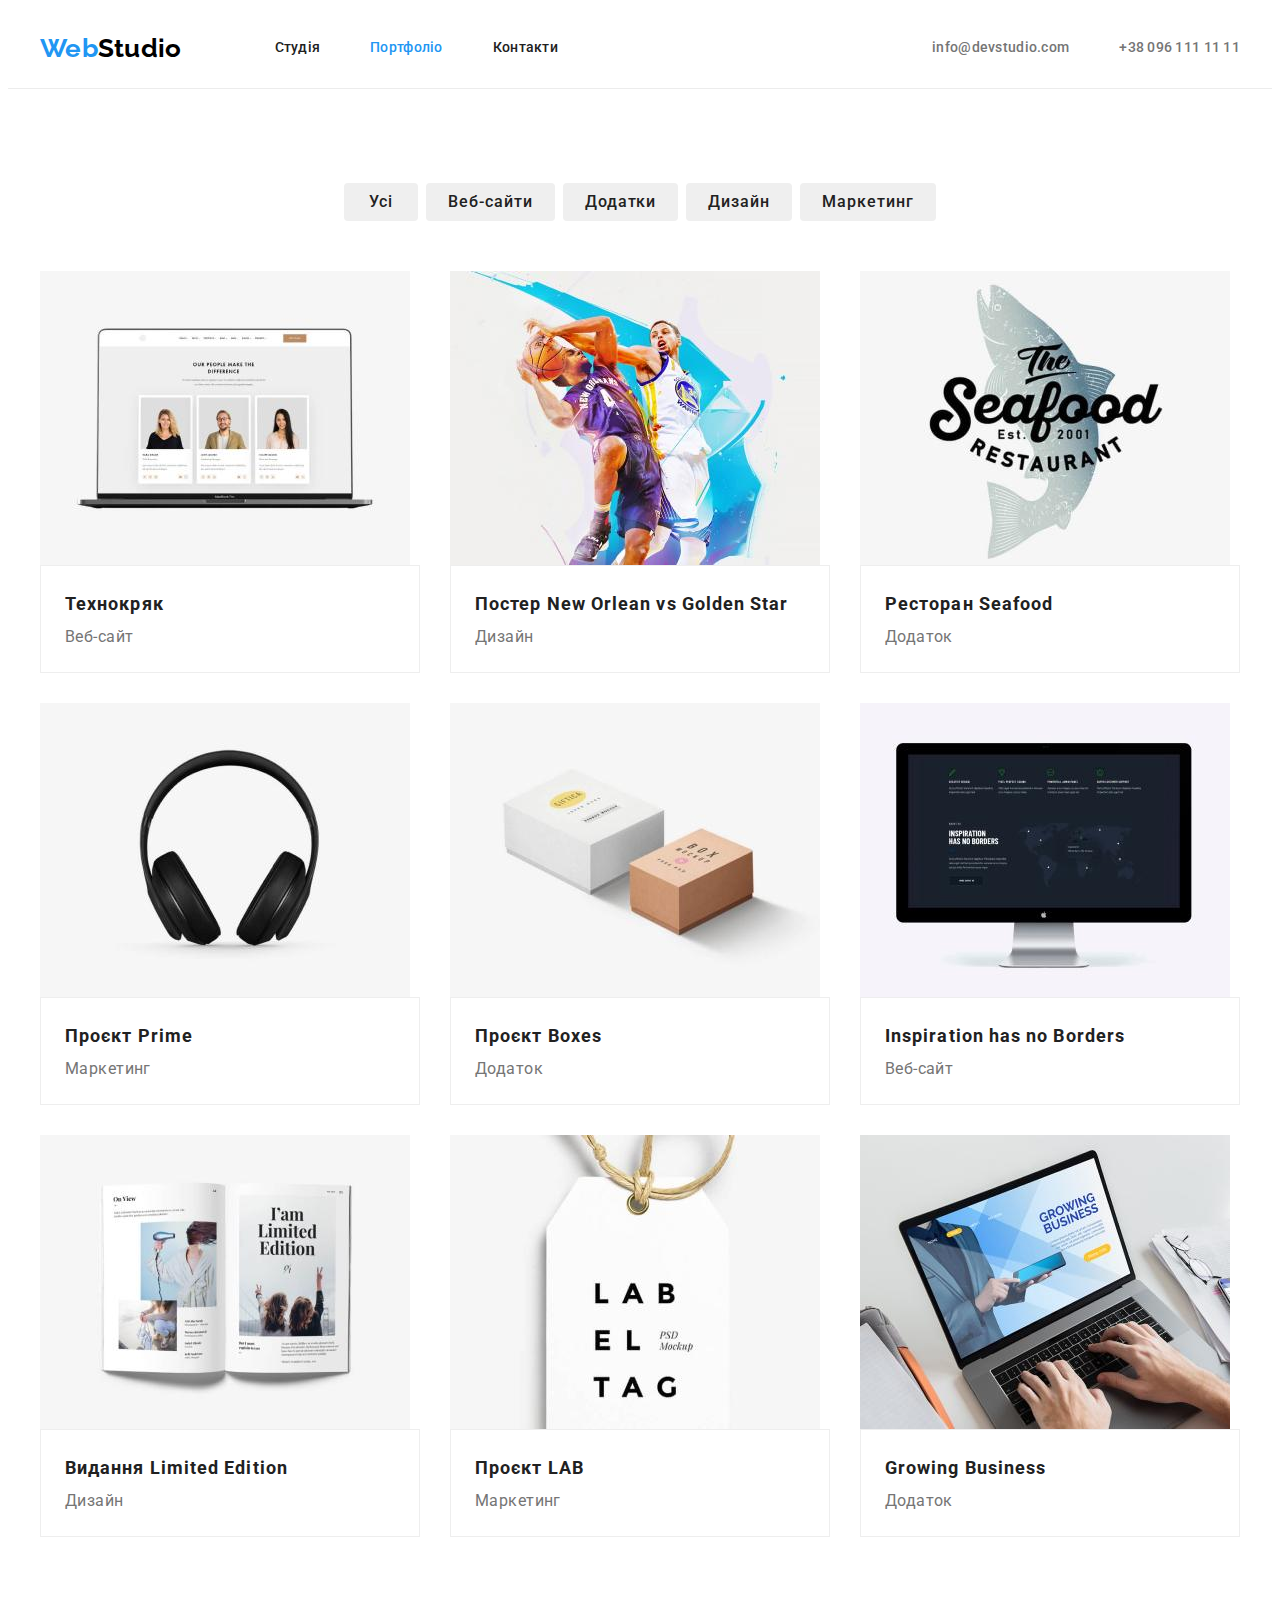
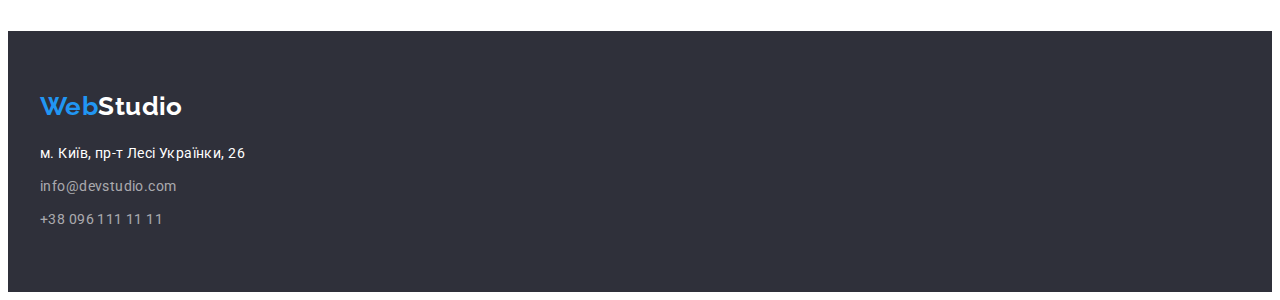
==== commit e05d313a: "7 code fix DZ3" ====
--- a/portfolio.html
+++ b/portfolio.html
@@ -11,6 +11,14 @@
       href="https://fonts.googleapis.com/css2?family=Montserrat:wght@400;700&family=Raleway:wght@700&family=Roboto:wght@400;500;700;900&display=swap"
       rel="stylesheet"
     />
+    <!-- modern normalize -->
+    <link
+      rel="stylesheet"
+      href="https://cdnjs.cloudflare.com/ajax/libs/modern-normalize/1.1.0/modern-normalize.min.css"
+      integrity="sha512-wpPYUAdjBVSE4KJnH1VR1HeZfpl1ub8YT/NKx4PuQ5NmX2tKuGu6U/JRp5y+Y8XG2tV+wKQpNHVUX03MfMFn9Q=="
+      crossorigin="anonymous"
+      referrerpolicy="no-referrer"
+    />
     <link rel="stylesheet" href="./css/styles.css" />
   </head>
   <body>
@@ -22,10 +30,10 @@
           >
           <ul class="site-nav list">
             <li class="header-item">
-              <a href="./index.html" class="link current">Студія</a>
+              <a href="./index.html" class="link">Студія</a>
             </li>
             <li class="header-item">
-              <a href="./portfolio.html" class="link">Портфоліо</a>
+              <a href="./portfolio.html" class="link current">Портфоліо</a>
             </li>
             <li class="header-item"><a href="" class="link">Контакти</a></li>
           </ul>
@@ -43,7 +51,7 @@
         <div class="container portfolio-container">
           <h1 class="visually-hidden">Наше портфоліо</h1>
           <ul class="button-list">
-            <li><button type="button" class="link">Усі</button></li>
+            <li><button type="button" class="link first">Усі</button></li>
             <li><button type="button" class="link">Веб-сайти</button></li>
             <li><button type="button" class="link">Додатки</button></li>
             <li><button type="button" class="link">Дизайн</button></li>
--- a/css/styles.css
+++ b/css/styles.css
@@ -46,23 +46,20 @@
 
 ul {
   list-style: none;
+  margin: 0;
+  padding: 0;
 }
 
 a {
   text-decoration: none;
 }
 
-.section {
-  padding-bottom: 94px;
-}
-
 .container {
-  width: 1230px;
+  width: 1200px;
   padding-left: 15px;
   padding-right: 15px;
   margin-left: auto;
   margin-right: auto;
-  /* outline: 2px solid red; */
 }
 
 /* header */
@@ -105,15 +102,11 @@
 
 .site-nav {
   display: flex;
+  gap: 50px;
 }
 
 .site-nav .link {
   color: var(--title-text-color);
-  margin-right: 50px;
-}
-
-.site-nav .link:last-child {
-  /* margin-right: 0; */
 }
 
 .site-nav .link:hover,
@@ -137,7 +130,6 @@
 /* contacts */
 .contact {
   display: flex;
-  align-items: center;
   gap: 50px;
   margin-left: auto;
 }
@@ -145,7 +137,6 @@
 
 .contact .link {
   color: var(--primary-text-color);
-  margin-right: 50px;
 }
 
 .contact .link:hover,
@@ -159,11 +150,9 @@
   background-color: var(--hero-fon-color);
   text-align: center;
   text-transform: uppercase;
-  padding-bottom: 94xp solid var(--accent-text-color);
 }
 
 .hero-text {
-  padding-top: 200px;
   padding-bottom: 40px;;
   color: var(--accent-text-color);
   font-weight: 900;
@@ -173,7 +162,6 @@
 }
 
 .hero-button {
-  margin-bottom: 190px;
   font-family: inherit;
   font-size: 16px;
   line-height: 1.88;
@@ -195,17 +183,16 @@
 }
 
 /* features */
-.feature-list  {
-  display: flex;
-  align-items: flex-start;
-  justify-content: center;
+.feature-container {
   padding-top: 94px;
   padding-bottom: 94px;
 }
 
-.feature-list {
+.feature-list  {
+  display: flex;
   line-height: 1.71;
-  text-transform: none;
+  flex-basis: calc((100% - 90px) / 4);
+  gap: 30px;
 }
 
 h2,
@@ -219,8 +206,8 @@
   padding-bottom: 10px;
 }
 
-.feature-list .feature-item {
-  width: 270px;
+.container-gallery {
+  margin-bottom: 87px;
 }
 
 .section-title {
@@ -233,9 +220,9 @@
 
 .feature-img {
   display: flex;
+  flex-basis: calc((100% - 60px) / 3);
   gap: 30px;
 }
-
 
 /* team */
 .section-team {
@@ -245,16 +232,15 @@
   line-height: 1.19;
 }
 
-.section-team .section-title {
+.section-team  {
   padding-top: 94px;
+  padding-bottom: 94px;
 } 
 
 .team-list  {
-  margin: 0;
-  padding-left: 0;
-  display: flex;
-  flex-wrap: wrap;
+  display: flex;
   gap: 30px;
+  flex-basis: calc((100% - 90px) / 4);
 }
 
 .team-list .title {
@@ -298,6 +284,9 @@
 
 
 .address-list {
+  display: flex;
+  flex-direction: column;
+  gap: 9px;
   padding-left: 0;
   margin-top: 0;
   margin-bottom: 0px;
@@ -329,7 +318,6 @@
   padding-top: 94px;
   padding-bottom: 94px;
 }
-
 
 .visually-hidden {
   position: absolute;
@@ -348,7 +336,6 @@
   display: flex;
   align-items: center;
   gap: 8px;
-  padding-left: 0;
   justify-content: center;
   margin-bottom: 50px;
 }
@@ -367,6 +354,11 @@
   border-radius: 4px;
   border: none;
   cursor: pointer;
+  padding: 6px 22px;
+}
+
+.button-list .first {
+  padding: 6px 25px;
 }
 
 .button-list .link:hover,
@@ -376,8 +368,6 @@
   box-shadow: 0px 3px 1px rgba(0, 0, 0, 0.1), 0px 1px 2px rgba(0, 0, 0, 0.08),
     0px 2px 2px rgba(0, 0, 0, 0.12);
 }
-
-
 
 /* examples */
 .portfolio .title {
@@ -395,23 +385,14 @@
 .portfolio {
   display: flex;
   flex-wrap: wrap;
-  padding-left: 0;
-  margin: 0;
+  gap: 30px;
 }
 
 .portfolio .portfolio-item {
-  width: calc((100% - 60px) / 3)
-}
-
-.portfolio .portfolio-item:nth-child(3n) {
-  margin-right: 0;
-}
-
-.portfolio .portfolio-item {
+  flex-basis: calc((100% - 60px) / 3)
+}
+
+.portfolio-item .portfolio-info {
+  padding: 20px 24px;
   border: 1px solid var(--border-portfolio-color);
 }
-
-.portfolio-item .portfolio-info {
-  width: 322px;
-  padding: 20px 24px;
-}
